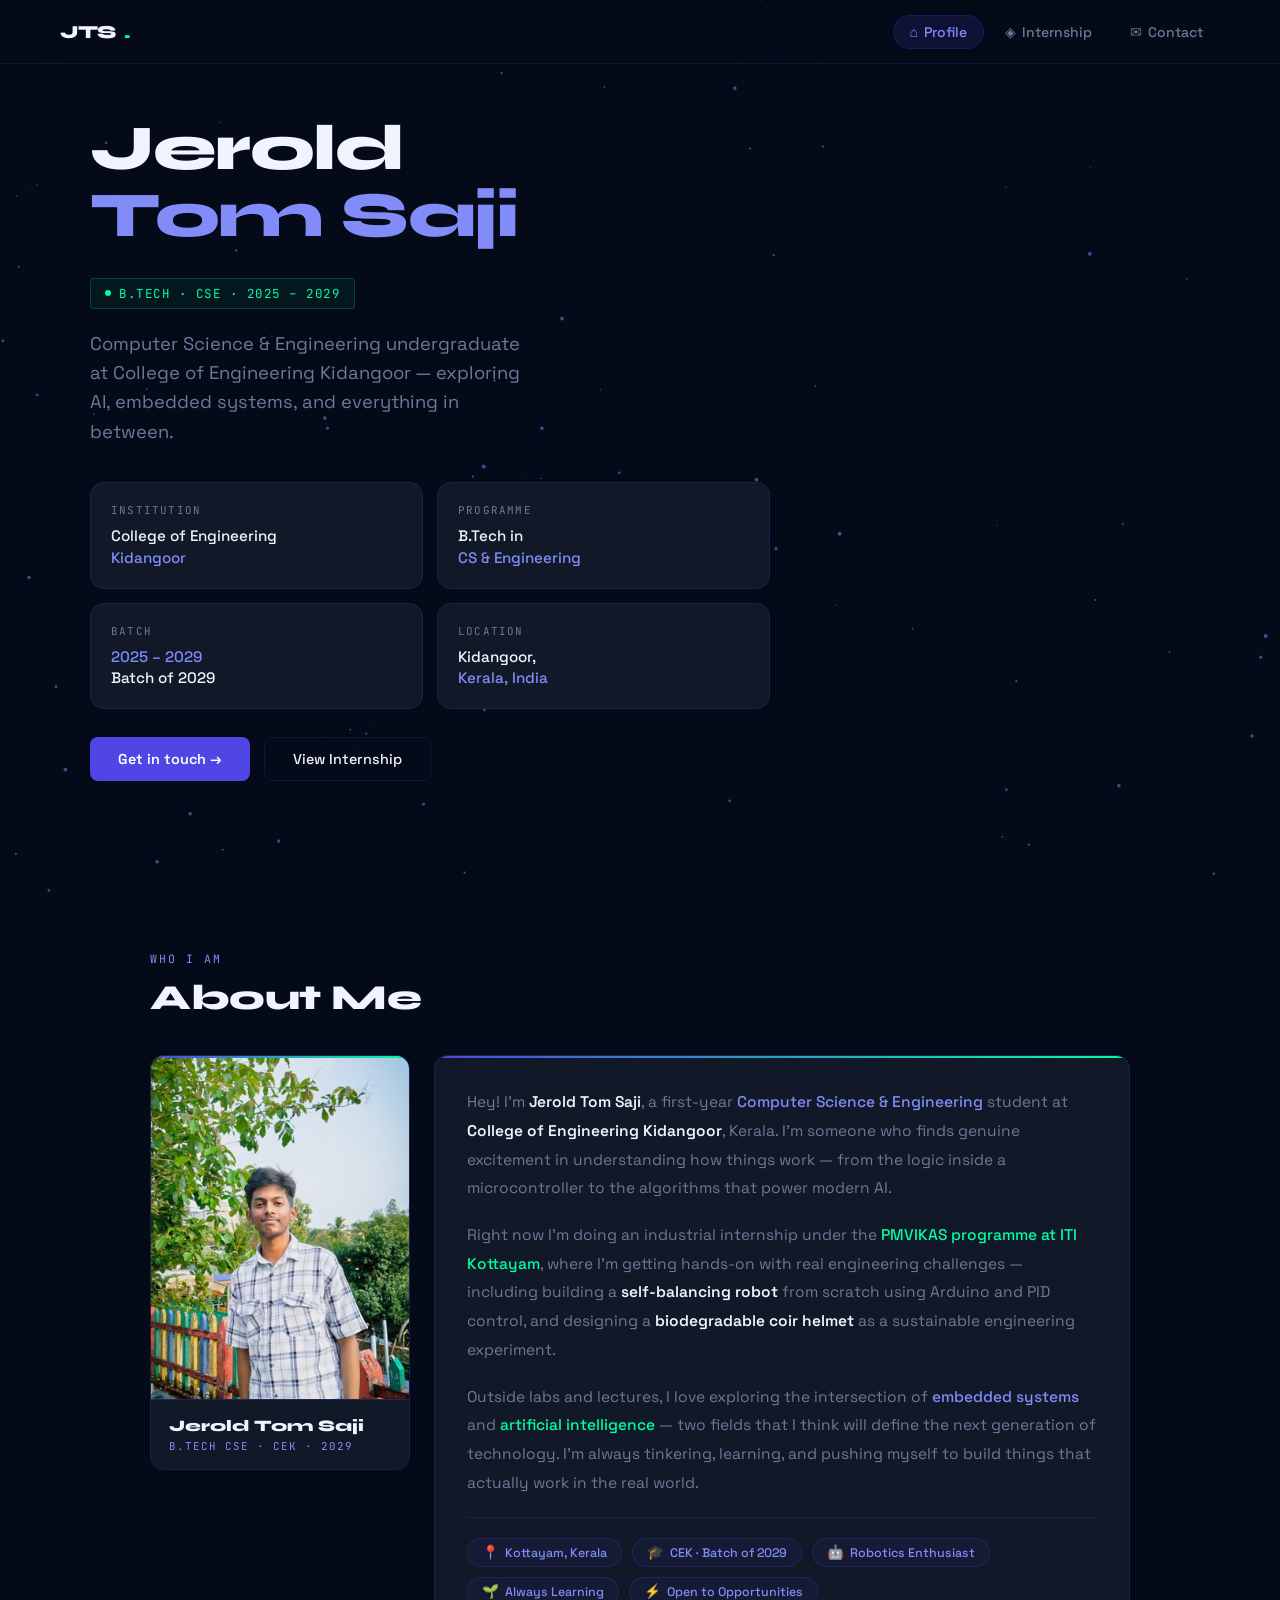
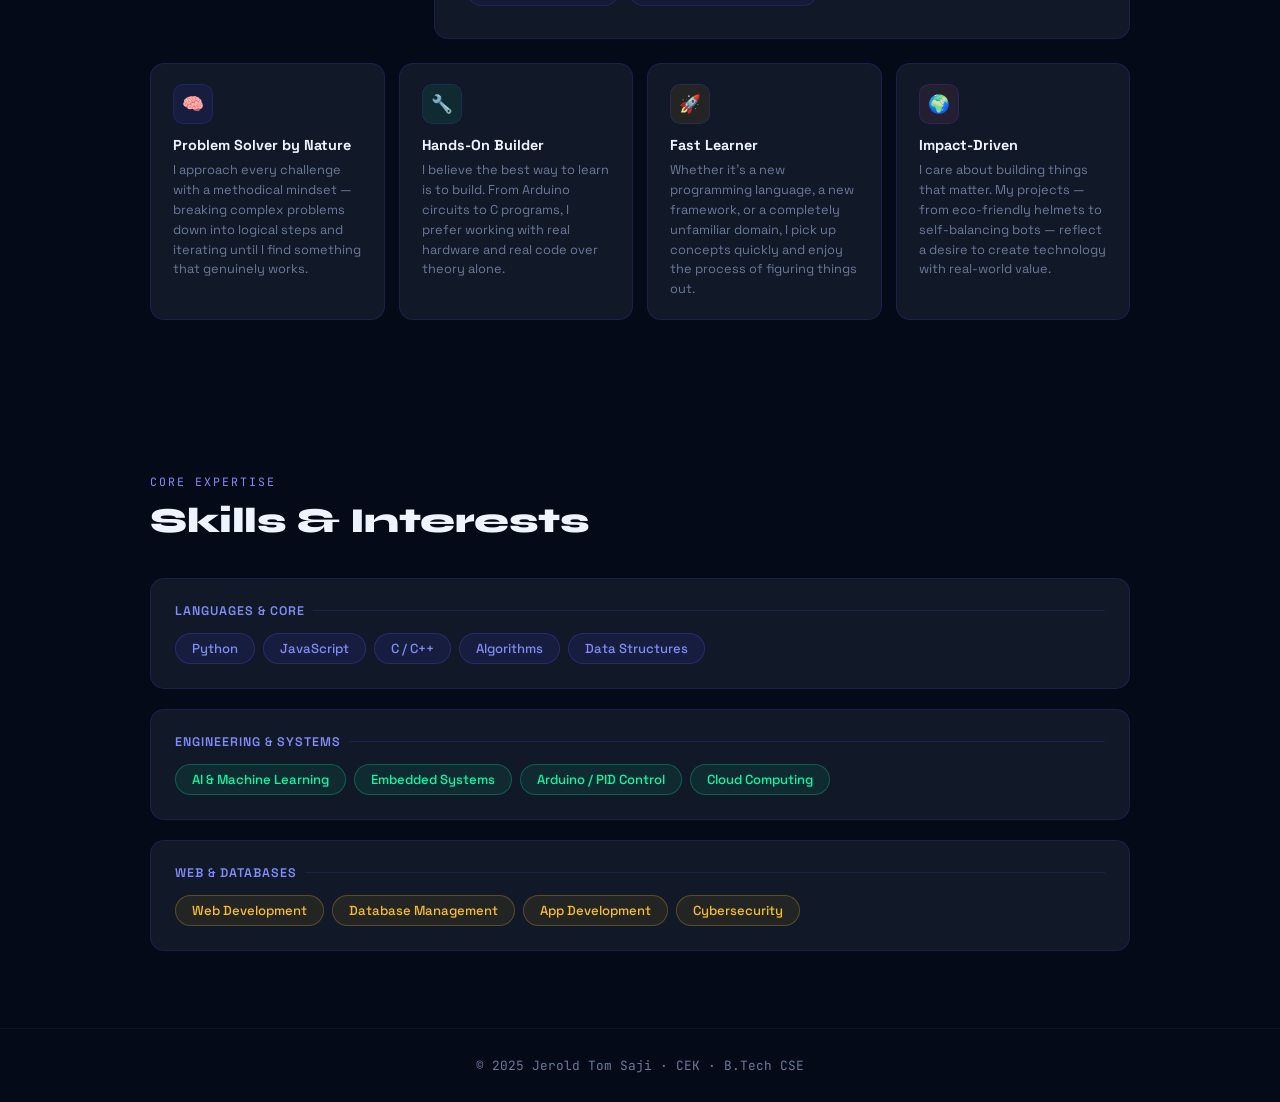
==== index.html @ be5f8390 "Initial commit" ====
<!DOCTYPE html>
<html lang="en">

<head>
  <meta charset="UTF-8">
  <meta name="viewport" content="width=device-width, initial-scale=1.0">
  <title>Jerold Tom Saji — Portfolio</title>
  <link
    href="https://fonts.googleapis.com/css2?family=Space+Grotesk:wght@300;400;500;600;700&family=Syne:wght@700;800&family=JetBrains+Mono:wght@400;500&display=swap"
    rel="stylesheet">
  <style>
    /* ============================================================
   DESIGN TOKENS
   Palette: Deep navy #050A18, Ink #0D1530, Electric indigo #4F46E5,
            Phosphor green #00FFA3, Soft white #F0F4FF, Muted #6B7A99
   Type: Syne (display) · Space Grotesk (body) · JetBrains Mono (data)
   Signature: Kinetic particle constellation on the hero that reacts to mouse
============================================================ */
    *,
    *::before,
    *::after {
      margin: 0;
      padding: 0;
      box-sizing: border-box;
    }

    :root {
      --bg: #050A18;
      --ink: #0D1530;
      --surface: #111827;
      --border: rgba(79, 70, 229, .18);
      --border2: rgba(0, 255, 163, .12);
      --indigo: #4F46E5;
      --indigo-l: #818CF8;
      --green: #00FFA3;
      --green-d: #00C67E;
      --white: #F0F4FF;
      --muted: #6B7A99;
      --danger: #F87171;
      --warn: #FBBF24;
      --r: 14px;
      --r-sm: 8px;
    }

    html {
      scroll-behavior: smooth;
    }

    body {
      font-family: 'Space Grotesk', sans-serif;
      background: var(--bg);
      color: var(--white);
      min-height: 100vh;
      overflow-x: hidden;
    }

    /* ── CANVAS BACKGROUND ── */
    #bg-canvas {
      position: fixed;
      inset: 0;
      z-index: 0;
      pointer-events: none;
    }

    /* ── NAV ── */
    nav {
      position: fixed;
      top: 0;
      left: 0;
      right: 0;
      z-index: 900;
      padding: 0 clamp(20px, 5vw, 60px);
      height: 64px;
      display: flex;
      align-items: center;
      justify-content: space-between;
      background: rgba(5, 10, 24, .7);
      backdrop-filter: blur(20px);
      border-bottom: 1px solid var(--border);
    }

    .nav-logo {
      font-family: 'Syne', sans-serif;
      font-size: 1.15rem;
      font-weight: 800;
      letter-spacing: -.5px;
      color: var(--white);
      display: flex;
      align-items: center;
      gap: 8px;
    }

    .nav-logo span {
      color: var(--green);
    }

    .nav-tabs {
      display: flex;
      gap: 4px;
      list-style: none;
    }

    .nav-tabs li a {
      display: flex;
      align-items: center;
      gap: 6px;
      padding: 7px 16px;
      border-radius: 30px;
      text-decoration: none;
      font-size: .875rem;
      font-weight: 500;
      color: var(--muted);
      transition: all .25s;
      border: 1px solid transparent;
    }

    .nav-tabs li a:hover,
    .nav-tabs li a.active {
      color: var(--white);
      background: rgba(79, 70, 229, .15);
      border-color: var(--border);
    }

    .nav-tabs li a.active {
      color: var(--indigo-l);
    }

    /* ── PAGES ── */
    .page {
      display: none;
      padding-top: 64px;
      min-height: 100vh;
      position: relative;
      z-index: 1;
    }

    .page.active {
      display: block;
    }

    /* ── HERO ── */
    .hero {
      min-height: calc(100vh - 64px);
      display: flex;
      align-items: flex-start;
      justify-content: center;
      padding: clamp(20px, 4vw, 52px) clamp(20px, 5vw, 60px) clamp(40px, 8vw, 80px);
      position: relative;
    }

    .hero-inner {
      max-width: 1100px;
      width: 100%;
      display: grid;
      grid-template-columns: 1fr 1fr;
      gap: 60px;
      align-items: center;
    }

    /* left col */
    .hero-left {}

    .hero-eyebrow {
      display: inline-flex;
      align-items: center;
      gap: 8px;
      font-family: 'JetBrains Mono', monospace;
      font-size: .78rem;
      color: var(--green);
      letter-spacing: 1.5px;
      text-transform: uppercase;
      margin-top: 16px;
      margin-bottom: 20px;
      padding: 6px 14px;
      border: 1px solid rgba(0, 255, 163, .2);
      border-radius: 4px;
      background: rgba(0, 255, 163, .05);
    }

    .hero-eyebrow .dot {
      width: 6px;
      height: 6px;
      background: var(--green);
      border-radius: 50%;
      animation: blink 2s ease infinite;
    }

    @keyframes blink {

      0%,
      100% {
        opacity: 1;
      }

      50% {
        opacity: .2;
      }
    }

    .hero-name {
      font-family: 'Syne', sans-serif;
      font-size: clamp(2.4rem, 5vw, 4.2rem);
      font-weight: 800;
      line-height: 1.05;
      letter-spacing: -1.5px;
      color: var(--white);
      margin-bottom: 12px;
    }

    .hero-name .accent {
      color: var(--indigo-l);
    }

    .hero-role {
      font-size: clamp(.95rem, 2vw, 1.15rem);
      color: var(--muted);
      line-height: 1.6;
      margin-bottom: 36px;
      max-width: 440px;
    }

    .hero-cta {
      display: flex;
      gap: 14px;
      flex-wrap: wrap;
    }

    .btn-primary {
      display: inline-flex;
      align-items: center;
      gap: 8px;
      padding: 13px 28px;
      background: var(--indigo);
      color: #fff;
      border: none;
      border-radius: 8px;
      font-size: .9rem;
      font-weight: 600;
      cursor: pointer;
      transition: all .25s;
      text-decoration: none;
      font-family: inherit;
    }

    .btn-primary:hover {
      background: #4338CA;
      transform: translateY(-2px);
      box-shadow: 0 12px 30px rgba(79, 70, 229, .4);
    }

    .btn-ghost {
      display: inline-flex;
      align-items: center;
      gap: 8px;
      padding: 12px 28px;
      background: transparent;
      color: var(--white);
      border: 1px solid var(--border);
      border-radius: 8px;
      font-size: .9rem;
      font-weight: 500;
      cursor: pointer;
      transition: all .25s;
      text-decoration: none;
      font-family: inherit;
    }

    .btn-ghost:hover {
      border-color: var(--indigo-l);
      color: var(--indigo-l);
      transform: translateY(-2px);
    }

    /* right col: stat cards */
    .hero-right {
      display: flex;
      flex-direction: column;
      gap: 16px;
    }

    .info-grid {
      display: grid;
      grid-template-columns: 1fr 1fr;
      gap: 14px;
    }

    .icard {
      background: var(--surface);
      border: 1px solid var(--border);
      border-radius: var(--r);
      padding: 20px;
      position: relative;
      overflow: hidden;
      transition: border-color .3s, transform .3s;
    }

    .icard:hover {
      border-color: rgba(79, 70, 229, .4);
      transform: translateY(-3px);
    }

    .icard::after {
      content: '';
      position: absolute;
      top: 0;
      left: 0;
      right: 0;
      height: 1px;
      background: linear-gradient(90deg, transparent, var(--indigo), transparent);
      opacity: 0;
      transition: opacity .3s;
    }

    .icard:hover::after {
      opacity: 1;
    }

    .icard-label {
      font-family: 'JetBrains Mono', monospace;
      font-size: .68rem;
      color: var(--muted);
      text-transform: uppercase;
      letter-spacing: 1.2px;
      margin-bottom: 8px;
    }

    .icard-value {
      font-size: .95rem;
      color: var(--white);
      font-weight: 500;
      line-height: 1.4;
    }

    .icard-value em {
      color: var(--indigo-l);
      font-style: normal;
    }

    /* status bar */
    .status-bar {
      display: flex;
      align-items: center;
      gap: 12px;
      background: var(--surface);
      border: 1px solid rgba(0, 255, 163, .15);
      border-radius: var(--r);
      padding: 16px 20px;
    }

    .status-bar .s-dot {
      width: 8px;
      height: 8px;
      background: var(--green);
      border-radius: 50%;
      animation: blink 2s ease infinite;
      flex-shrink: 0;
    }

    .status-bar .s-text {
      font-size: .85rem;
      color: var(--green);
      font-weight: 500;
    }

    .status-bar .s-detail {
      margin-left: auto;
      font-family: 'JetBrains Mono', monospace;
      font-size: .72rem;
      color: var(--muted);
    }

    /* ── SKILLS SECTION ── */
    .skills-wrap {
      max-width: 1100px;
      margin: 0 auto;
      padding: clamp(40px, 6vw, 80px) clamp(20px, 5vw, 60px);
    }

    .section-header {
      margin-bottom: 36px;
    }

    .section-eyebrow {
      font-family: 'JetBrains Mono', monospace;
      font-size: .72rem;
      color: var(--indigo-l);
      text-transform: uppercase;
      letter-spacing: 2px;
      margin-bottom: 10px;
    }

    .section-title {
      font-family: 'Syne', sans-serif;
      font-size: clamp(1.6rem, 3vw, 2.2rem);
      font-weight: 800;
      letter-spacing: -.5px;
      color: var(--white);
    }

    .skills-clusters {
      display: flex;
      flex-direction: column;
      gap: 20px;
    }

    .skill-cluster {
      background: var(--surface);
      border: 1px solid var(--border);
      border-radius: var(--r);
      padding: 24px;
    }

    .cluster-name {
      font-size: .78rem;
      font-weight: 600;
      color: var(--indigo-l);
      text-transform: uppercase;
      letter-spacing: 1px;
      margin-bottom: 14px;
      display: flex;
      align-items: center;
      gap: 8px;
    }

    .cluster-name::after {
      content: '';
      flex: 1;
      height: 1px;
      background: var(--border);
    }

    .tags {
      display: flex;
      flex-wrap: wrap;
      gap: 8px;
    }

    .tag {
      padding: 6px 16px;
      border-radius: 100px;
      font-size: .82rem;
      font-weight: 500;
      border: 1px solid;
      transition: all .2s;
      cursor: default;
    }

    .tag:hover {
      transform: translateY(-2px);
    }

    .tag-blue {
      background: rgba(79, 70, 229, .12);
      border-color: rgba(79, 70, 229, .3);
      color: var(--indigo-l);
    }

    .tag-green {
      background: rgba(0, 255, 163, .08);
      border-color: rgba(0, 255, 163, .25);
      color: var(--green);
    }

    .tag-warm {
      background: rgba(251, 191, 36, .08);
      border-color: rgba(251, 191, 36, .25);
      color: var(--warn);
    }

    /* ── PAGE 2 — INTERNSHIP ── */
    .p2-wrap {
      max-width: 1100px;
      margin: 0 auto;
      padding: clamp(40px, 6vw, 80px) clamp(20px, 5vw, 60px);
    }

    /* intern hero strip */
    .intern-hero {
      display: grid;
      grid-template-columns: 1fr auto;
      align-items: start;
      gap: 30px;
      background: var(--surface);
      border: 1px solid var(--border);
      border-radius: var(--r);
      padding: 36px;
      margin-bottom: 28px;
      position: relative;
      overflow: hidden;
    }

    .intern-hero::before {
      content: '';
      position: absolute;
      left: 0;
      top: 0;
      bottom: 0;
      width: 3px;
      background: linear-gradient(180deg, var(--indigo), var(--green));
    }

    .intern-program {
      font-family: 'JetBrains Mono', monospace;
      font-size: .72rem;
      color: var(--warn);
      text-transform: uppercase;
      letter-spacing: 2px;
      margin-bottom: 8px;
    }

    .intern-title {
      font-family: 'Syne', sans-serif;
      font-size: clamp(1.4rem, 3vw, 2rem);
      font-weight: 800;
      color: var(--white);
      margin-bottom: 6px;
    }

    .intern-sub {
      color: var(--muted);
      font-size: .9rem;
    }

    .intern-badge-live {
      display: inline-flex;
      align-items: center;
      gap: 8px;
      padding: 8px 18px;
      background: rgba(0, 255, 163, .08);
      border: 1px solid rgba(0, 255, 163, .2);
      border-radius: 100px;
      color: var(--green);
      font-size: .82rem;
      font-weight: 600;
      white-space: nowrap;
    }

    .intern-meta {
      display: grid;
      grid-template-columns: repeat(auto-fit, minmax(160px, 1fr));
      gap: 14px;
      margin-bottom: 28px;
    }

    .meta-card {
      background: var(--surface);
      border: 1px solid var(--border);
      border-radius: var(--r-sm);
      padding: 18px;
      text-align: center;
    }

    .meta-label {
      font-family: 'JetBrains Mono', monospace;
      font-size: .65rem;
      color: var(--muted);
      text-transform: uppercase;
      letter-spacing: 1.5px;
      margin-bottom: 8px;
    }

    .meta-value {
      font-size: .95rem;
      font-weight: 600;
      color: var(--white);
    }

    /* stats row */
    .stats-row {
      display: grid;
      grid-template-columns: repeat(4, 1fr);
      gap: 14px;
      margin-bottom: 28px;
    }

    .stat-box {
      background: var(--surface);
      border: 1px solid var(--border);
      border-radius: var(--r);
      padding: 24px 20px;
      text-align: center;
    }

    .stat-num {
      font-family: 'Syne', sans-serif;
      font-size: 2.2rem;
      font-weight: 800;
      background: linear-gradient(135deg, var(--indigo-l), var(--green));
      -webkit-background-clip: text;
      -webkit-text-fill-color: transparent;
      background-clip: text;
    }

    .stat-lbl {
      font-size: .75rem;
      color: var(--muted);
      margin-top: 4px;
      text-transform: uppercase;
      letter-spacing: .8px;
    }

    /* activity + project panels */
    .panel {
      background: var(--surface);
      border: 1px solid var(--border);
      border-radius: var(--r);
      padding: 28px;
      margin-bottom: 24px;
    }

    .panel-header {
      display: flex;
      align-items: center;
      justify-content: space-between;
      margin-bottom: 22px;
      flex-wrap: wrap;
      gap: 12px;
    }

    .panel-title {
      font-family: 'Syne', sans-serif;
      font-size: 1.05rem;
      font-weight: 700;
      color: var(--white);
      display: flex;
      align-items: center;
      gap: 10px;
    }

    .panel-title .ico {
      width: 32px;
      height: 32px;
      display: flex;
      align-items: center;
      justify-content: center;
      background: rgba(79, 70, 229, .15);
      border: 1px solid var(--border);
      border-radius: 8px;
      font-size: .95rem;
    }

    /* filter pills */
    .filter-pills {
      display: flex;
      gap: 6px;
      flex-wrap: wrap;
      margin-bottom: 18px;
    }

    .fpill {
      padding: 5px 14px;
      border-radius: 100px;
      font-size: .78rem;
      font-weight: 500;
      background: transparent;
      border: 1px solid var(--border);
      color: var(--muted);
      cursor: pointer;
      transition: all .2s;
      font-family: inherit;
    }

    .fpill:hover,
    .fpill.active {
      background: rgba(79, 70, 229, .15);
      border-color: rgba(79, 70, 229, .4);
      color: var(--indigo-l);
    }

    /* activity list */
    .activity-feed {
      display: flex;
      flex-direction: column;
      gap: 10px;
      max-height: 420px;
      overflow-y: auto;
      padding-right: 4px;
    }

    .activity-feed::-webkit-scrollbar {
      width: 4px;
    }

    .activity-feed::-webkit-scrollbar-thumb {
      background: var(--border);
      border-radius: 4px;
    }

    .act-item {
      display: grid;
      grid-template-columns: auto 1fr auto;
      gap: 14px;
      align-items: start;
      padding: 16px;
      background: rgba(255, 255, 255, .02);
      border: 1px solid rgba(255, 255, 255, .05);
      border-radius: var(--r-sm);
      transition: all .2s;
      animation: fadeUp .3s ease;
    }

    @keyframes fadeUp {
      from {
        opacity: 0;
        transform: translateY(8px);
      }

      to {
        opacity: 1;
        transform: none;
      }
    }

    .act-item:hover {
      border-color: var(--border);
      background: rgba(79, 70, 229, .05);
    }

    .act-dot {
      width: 8px;
      height: 8px;
      border-radius: 50%;
      margin-top: 6px;
      flex-shrink: 0;
    }

    .dot-daily {
      background: var(--indigo-l);
    }

    .dot-project {
      background: #A78BFA;
    }

    .dot-learning {
      background: var(--green);
    }

    .dot-meeting {
      background: var(--warn);
    }

    .dot-milestone {
      background: #F472B6;
    }

    .act-body {}

    .act-date {
      font-family: 'JetBrains Mono', monospace;
      font-size: .68rem;
      color: var(--muted);
      margin-bottom: 4px;
    }

    .act-title {
      font-size: .9rem;
      font-weight: 600;
      color: var(--white);
      margin-bottom: 4px;
    }

    .act-desc {
      font-size: .82rem;
      color: var(--muted);
      line-height: 1.5;
    }

    .act-chip {
      align-self: start;
      padding: 3px 10px;
      border-radius: 100px;
      font-size: .68rem;
      font-weight: 600;
      white-space: nowrap;
    }

    .chip-daily {
      background: rgba(129, 140, 248, .12);
      color: var(--indigo-l);
    }

    .chip-project {
      background: rgba(167, 139, 250, .12);
      color: #A78BFA;
    }

    .chip-learning {
      background: rgba(0, 255, 163, .1);
      color: var(--green);
    }

    .chip-meeting {
      background: rgba(251, 191, 36, .1);
      color: var(--warn);
    }

    .chip-milestone {
      background: rgba(244, 114, 182, .1);
      color: #F472B6;
    }

    /* projects grid */
    .proj-grid {
      display: grid;
      grid-template-columns: repeat(auto-fill, minmax(280px, 1fr));
      gap: 14px;
    }

    .proj-card {
      background: rgba(255, 255, 255, .02);
      border: 1px solid rgba(255, 255, 255, .07);
      border-radius: var(--r);
      padding: 20px;
      transition: all .2s;
      animation: fadeUp .3s ease;
    }

    .proj-card:hover {
      border-color: rgba(79, 70, 229, .35);
      background: rgba(79, 70, 229, .05);
      transform: translateY(-3px);
    }

    .proj-name {
      font-size: 1rem;
      font-weight: 700;
      color: var(--white);
      margin-bottom: 6px;
    }

    .proj-desc {
      font-size: .82rem;
      color: var(--muted);
      line-height: 1.5;
      margin-bottom: 10px;
    }

    .proj-tech {
      font-family: 'JetBrains Mono', monospace;
      font-size: .72rem;
      color: var(--indigo-l);
      margin-bottom: 14px;
    }

    .proj-footer {
      display: flex;
      justify-content: space-between;
      align-items: center;
    }

    .pstatus {
      padding: 3px 12px;
      border-radius: 100px;
      font-size: .72rem;
      font-weight: 600;
    }

    .ps-ongoing {
      background: rgba(0, 255, 163, .1);
      color: var(--green);
    }

    .ps-completed {
      background: rgba(129, 140, 248, .12);
      color: var(--indigo-l);
    }

    .ps-planning {
      background: rgba(251, 191, 36, .1);
      color: var(--warn);
    }

    .ps-paused {
      background: rgba(248, 113, 113, .1);
      color: var(--danger);
    }

    .proj-date {
      font-size: .72rem;
      color: var(--muted);
      font-family: 'JetBrains Mono', monospace;
    }

    /* empty state */
    .empty {
      text-align: center;
      padding: 50px 20px;
      color: var(--muted);
    }

    .empty-ico {
      font-size: 2.5rem;
      margin-bottom: 12px;
      opacity: .5;
    }

    /* ── PAGE 3 — CONTACT ── */
    .p3-wrap {
      max-width: 680px;
      margin: 0 auto;
      padding: clamp(60px, 8vw, 100px) clamp(20px, 5vw, 40px);
    }

    .contact-header {
      text-align: center;
      margin-bottom: 50px;
    }

    .contact-header h2 {
      font-family: 'Syne', sans-serif;
      font-size: clamp(2rem, 5vw, 3rem);
      font-weight: 800;
      color: var(--white);
      margin-bottom: 10px;
      letter-spacing: -.5px;
    }

    .contact-header p {
      color: var(--muted);
      font-size: 1rem;
    }

    .contact-stack {
      display: flex;
      flex-direction: column;
      gap: 16px;
    }

    .clink {
      display: flex;
      align-items: center;
      gap: 20px;
      padding: 26px;
      background: var(--surface);
      border: 1px solid var(--border);
      border-radius: var(--r);
      text-decoration: none;
      transition: all .3s;
      position: relative;
      overflow: hidden;
    }

    .clink::before {
      content: '';
      position: absolute;
      left: 0;
      top: 0;
      bottom: 0;
      width: 2px;
      background: linear-gradient(180deg, var(--indigo), var(--green));
      transform: scaleY(0);
      transition: transform .3s;
    }

    .clink:hover::before {
      transform: scaleY(1);
    }

    .clink:hover {
      border-color: var(--border2);
      transform: translateX(6px);
    }

    .clink-ico {
      width: 52px;
      height: 52px;
      border-radius: 12px;
      display: flex;
      align-items: center;
      justify-content: center;
      font-size: 1.5rem;
      flex-shrink: 0;
      border: 1px solid var(--border);
      background: rgba(79, 70, 229, .1);
    }

    .clink-body {
      flex: 1;
    }

    .clink-type {
      font-family: 'JetBrains Mono', monospace;
      font-size: .66rem;
      color: var(--muted);
      text-transform: uppercase;
      letter-spacing: 1.5px;
      margin-bottom: 4px;
    }

    .clink-val {
      font-size: 1rem;
      font-weight: 600;
      color: var(--white);
    }

    .clink-hint {
      font-size: .8rem;
      color: var(--muted);
      margin-top: 3px;
    }

    .clink-arr {
      color: var(--muted);
      font-size: 1.2rem;
      transition: transform .3s;
    }

    .clink:hover .clink-arr {
      transform: translateX(4px);
      color: var(--indigo-l);
    }

    /* footer */
    footer {
      text-align: center;
      padding: 28px 20px;
      color: var(--muted);
      font-size: .8rem;
      border-top: 1px solid rgba(255, 255, 255, .04);
      font-family: 'JetBrains Mono', monospace;
    }

    /* ── MODALS ── */
    .modal-bg {
      display: none;
      position: fixed;
      inset: 0;
      background: rgba(0, 0, 0, .7);
      backdrop-filter: blur(6px);
      z-index: 1000;
      align-items: center;
      justify-content: center;
      padding: 20px;
    }

    .modal-bg.open {
      display: flex;
    }

    .modal-box {
      background: #111827;
      border: 1px solid var(--border);
      border-radius: var(--r);
      padding: 32px;
      width: 100%;
      max-width: 520px;
      position: relative;
    }

    .modal-box h3 {
      font-family: 'Syne', sans-serif;
      font-size: 1.1rem;
      color: var(--white);
      margin-bottom: 24px;
    }

    .close-x {
      position: absolute;
      top: 16px;
      right: 18px;
      background: none;
      border: none;
      color: var(--muted);
      font-size: 1.3rem;
      cursor: pointer;
      transition: color .2s;
    }

    .close-x:hover {
      color: var(--danger);
    }

    .fgrp {
      margin-bottom: 18px;
    }

    .fgrp label {
      display: block;
      font-size: .78rem;
      color: var(--muted);
      margin-bottom: 7px;
      text-transform: uppercase;
      letter-spacing: .5px;
    }

    .fgrp input,
    .fgrp textarea,
    .fgrp select {
      width: 100%;
      background: rgba(255, 255, 255, .04);
      border: 1px solid var(--border);
      border-radius: var(--r-sm);
      padding: 11px 14px;
      color: var(--white);
      font-size: .9rem;
      font-family: inherit;
      transition: border-color .2s;
      resize: vertical;
    }

    .fgrp input:focus,
    .fgrp textarea:focus,
    .fgrp select:focus {
      outline: none;
      border-color: var(--indigo);
    }

    .fgrp textarea {
      min-height: 90px;
    }

    .fgrp select option {
      background: #111827;
    }

    .factions {
      display: flex;
      gap: 10px;
      justify-content: flex-end;
      margin-top: 20px;
    }

    /* ── RESPONSIVE ── */
    @media(max-width: 820px) {
      .hero-inner {
        grid-template-columns: 1fr;
      }

      .hero-right {
        order: -1;
      }

      .info-grid {
        grid-template-columns: 1fr 1fr;
      }

      .stats-row {
        grid-template-columns: repeat(2, 1fr);
      }

      .intern-hero {
        grid-template-columns: 1fr;
      }
    }

    @media(max-width: 540px) {
      .nav-tabs li a span.label {
        display: none;
      }

      .info-grid {
        grid-template-columns: 1fr;
      }

      .clink {
        flex-direction: column;
        text-align: center;
      }

      .clink-arr {
        display: none;
      }
    }

    /* ── SCROLL REVEAL ── */
    .reveal {
      opacity: 0;
      transform: translateY(24px);
      transition: opacity .6s ease, transform .6s ease;
    }

    .reveal.visible {
      opacity: 1;
      transform: none;
    }

    /* ── TOOLTIP on skill tags ── */
    .tag {
      position: relative;
    }

    /* ── ABOUT ME SECTION ── */
    .about-wrap {
      max-width: 1100px;
      margin: 0 auto;
      padding: clamp(20px, 4vw, 60px) clamp(20px, 5vw, 60px) clamp(40px, 6vw, 80px);
    }

    /* top row: photo card + bio side by side */
    .about-top {
      display: grid;
      grid-template-columns: 260px 1fr;
      gap: 24px;
      align-items: start;
      margin-bottom: 24px;
    }

    /* photo card */
    .about-photo-card {
      background: var(--surface);
      border: 1px solid var(--border);
      border-radius: var(--r);
      overflow: hidden;
      position: relative;
    }

    .about-photo-card::before {
      content: '';
      position: absolute;
      top: 0; left: 0; right: 0;
      height: 2px;
      background: linear-gradient(90deg, var(--indigo), var(--green));
      z-index: 1;
    }

    .photo-slot {
      width: 100%;
      aspect-ratio: 3/4;
      background: linear-gradient(135deg, rgba(79,70,229,.12), rgba(0,255,163,.06));
      display: flex;
      flex-direction: column;
      align-items: center;
      justify-content: center;
      gap: 12px;
      border-bottom: 1px solid var(--border);
      position: relative;
      overflow: hidden;
    }

    .photo-slot img {
      width: 100%;
      height: 100%;
      object-fit: cover;
      display: block;
    }

    .photo-slot-placeholder {
      display: flex;
      flex-direction: column;
      align-items: center;
      justify-content: center;
      gap: 10px;
      width: 100%;
      height: 100%;
      position: absolute;
      inset: 0;
    }

    .photo-slot-placeholder .ph-icon {
      width: 64px; height: 64px;
      border-radius: 50%;
      background: rgba(79,70,229,.15);
      border: 2px dashed rgba(79,70,229,.35);
      display: flex; align-items: center; justify-content: center;
      font-size: 1.8rem;
    }

    .photo-slot-placeholder .ph-label {
      font-family: 'JetBrains Mono', monospace;
      font-size: .68rem;
      color: var(--muted);
      text-transform: uppercase;
      letter-spacing: 1.5px;
      text-align: center;
      padding: 0 16px;
    }

    .about-photo-meta {
      padding: 16px 18px;
    }

    .about-photo-name {
      font-family: 'Syne', sans-serif;
      font-size: 1rem;
      font-weight: 800;
      color: var(--white);
      margin-bottom: 4px;
    }

    .about-photo-role {
      font-family: 'JetBrains Mono', monospace;
      font-size: .68rem;
      color: var(--indigo-l);
      text-transform: uppercase;
      letter-spacing: 1px;
    }

    /* bio block — right side */
    .about-bio {
      background: var(--surface);
      border: 1px solid var(--border);
      border-radius: var(--r);
      padding: 32px;
      position: relative;
      overflow: hidden;
      height: 100%;
    }

    .about-bio::before {
      content: '';
      position: absolute;
      top: 0; left: 0; right: 0;
      height: 2px;
      background: linear-gradient(90deg, var(--indigo), var(--green));
    }

    .about-bio-text {
      font-size: .97rem;
      color: var(--muted);
      line-height: 1.85;
      margin-bottom: 18px;
    }

    .about-bio-text:last-of-type { margin-bottom: 0; }

    .about-bio-text strong {
      color: var(--white);
      font-weight: 600;
    }

    .about-bio-text .highlight {
      color: var(--indigo-l);
      font-weight: 500;
    }

    .about-bio-text .highlight-green {
      color: var(--green);
      font-weight: 500;
    }

    /* fun-facts inline strip */
    .about-funfacts {
      display: flex;
      gap: 10px;
      flex-wrap: wrap;
      margin-top: 20px;
      padding-top: 20px;
      border-top: 1px solid rgba(255,255,255,.06);
    }

    .funfact {
      display: inline-flex;
      align-items: center;
      gap: 6px;
      padding: 5px 14px;
      border-radius: 100px;
      background: rgba(79, 70, 229, .08);
      border: 1px solid rgba(79, 70, 229, .2);
      font-size: .78rem;
      color: var(--indigo-l);
      font-weight: 500;
    }

    .funfact span { font-size: .85rem; }

    /* traits row — full width below */
    .about-traits {
      display: grid;
      grid-template-columns: repeat(4, 1fr);
      gap: 14px;
    }

    .trait-card {
      background: var(--surface);
      border: 1px solid var(--border);
      border-radius: var(--r);
      padding: 20px 22px;
      display: flex;
      flex-direction: column;
      gap: 12px;
      transition: border-color .25s, transform .25s;
    }

    .trait-card:hover {
      border-color: rgba(79, 70, 229, .4);
      transform: translateY(-4px);
    }

    .trait-ico {
      width: 40px;
      height: 40px;
      border-radius: 10px;
      display: flex;
      align-items: center;
      justify-content: center;
      font-size: 1.1rem;
      border: 1px solid var(--border);
    }

    .trait-ico-indigo { background: rgba(79, 70, 229, .12); }
    .trait-ico-green  { background: rgba(0, 255, 163, .08); }
    .trait-ico-warn   { background: rgba(251, 191, 36, .08); }
    .trait-ico-pink   { background: rgba(244, 114, 182, .08); }

    .trait-body {}

    .trait-title {
      font-size: .9rem;
      font-weight: 700;
      color: var(--white);
      margin-bottom: 6px;
    }

    .trait-desc {
      font-size: .8rem;
      color: var(--muted);
      line-height: 1.55;
    }

    @media(max-width: 900px) {
      .about-top { grid-template-columns: 1fr; }
      .about-traits { grid-template-columns: repeat(2, 1fr); }
      .about-photo-card { max-width: 260px; }
    }

    @media(max-width: 540px) {
      .about-traits { grid-template-columns: 1fr; }
    }

    /* ── BACK BUTTON ── */
    .intern-back-btn {
      display: inline-flex;
      align-items: center;
      gap: 8px;
      padding: 9px 20px;
      margin-bottom: 22px;
      background: rgba(79,70,229,.1);
      border: 1px solid rgba(79,70,229,.25);
      border-radius: 8px;
      color: var(--indigo-l);
      font-size: .88rem;
      font-weight: 600;
      font-family: inherit;
      cursor: pointer;
      transition: all .2s;
    }
    .intern-back-btn:hover {
      background: rgba(79,70,229,.2);
      border-color: var(--indigo-l);
      transform: translateX(-3px);
    }
    .intern-back-btn span { font-size: 1rem; }

    /* ── INTERNSHIP TABS ── */
    .intern-tabs-row {
      display: flex;
      gap: 14px;
      flex-wrap: wrap;
      margin-bottom: 28px;
    }

    .intern-tab {
      background: var(--surface);
      border: 1px solid var(--border);
      border-radius: var(--r);
      padding: 18px 22px;
      text-align: left;
      cursor: pointer;
      transition: all .25s;
      min-width: 180px;
      font-family: inherit;
      position: relative;
      overflow: hidden;
    }

    .intern-tab::after {
      content: '';
      position: absolute;
      bottom: 0;
      left: 0;
      right: 0;
      height: 2px;
      background: linear-gradient(90deg, var(--indigo), var(--green));
      transform: scaleX(0);
      transform-origin: left;
      transition: transform .3s;
    }

    .intern-tab:hover {
      border-color: rgba(79, 70, 229, .35);
    }

    .intern-tab:hover::after {
      transform: scaleX(1);
    }

    .intern-tab.selected {
      border-color: rgba(79, 70, 229, .5);
      background: rgba(79, 70, 229, .08);
    }

    .intern-tab.selected::after {
      transform: scaleX(1);
    }

    .itab-top {
      display: flex;
      align-items: center;
      gap: 10px;
      margin-bottom: 5px;
    }

    .itab-name {
      font-family: 'Syne', sans-serif;
      font-size: 1rem;
      font-weight: 800;
      color: var(--white);
    }

    .itab-badge {
      display: inline-flex;
      align-items: center;
      gap: 5px;
      padding: 2px 10px;
      border-radius: 100px;
      font-size: .68rem;
      font-weight: 600;
    }

    .active-badge {
      background: rgba(0, 255, 163, .1);
      color: var(--green);
      border: 1px solid rgba(0, 255, 163, .2);
    }

    .itab-sub {
      font-size: .78rem;
      color: var(--muted);
      margin-bottom: 4px;
    }

    .itab-year {
      font-family: 'JetBrains Mono', monospace;
      font-size: .7rem;
      color: var(--indigo-l);
    }

    /* intern content panel — animated reveal */
    .intern-content {
      animation: fadeUp .35s ease;
    }

    /* placeholder */
    .intern-placeholder {
      text-align: center;
      padding: 70px 20px;
      color: var(--muted);
      font-size: .95rem;
      border: 1px dashed rgba(255, 255, 255, .08);
      border-radius: var(--r);
    }

    .intern-placeholder .empty-ico {
      font-size: 2.5rem;
      margin-bottom: 14px;
      opacity: .3;
      display: block;
    }
  </style>
</head>

<body>

  <canvas id="bg-canvas"></canvas>

  <!-- ── NAV ── -->
  <nav>
    <div class="nav-logo">JTS<span>.</span></div>
    <ul class="nav-tabs">
      <li><a href="#" class="active" onclick="showPage('p1',this)">⌂ <span class="label">Profile</span></a></li>
      <li><a href="#" onclick="showPage('p2',this)">◈ <span class="label">Internship</span></a></li>
      <li><a href="#" onclick="showPage('p3',this)">✉ <span class="label">Contact</span></a></li>
    </ul>
  </nav>

  <!-- ═══════════════════ PAGE 1 — PROFILE ═══════════════════ -->
  <div id="p1" class="page active">

    <section class="hero">
      <div class="hero-inner">

        <!-- LEFT (full width) -->
        <div class="hero-left reveal" style="grid-column:1/-1; max-width:680px;">
          <h1 class="hero-name">Jerold<br><span class="accent">Tom Saji</span></h1>
          <div class="hero-eyebrow">
            <span class="dot"></span>
            B.Tech · CSE · 2025 – 2029
          </div>
          <p class="hero-role">Computer Science &amp; Engineering undergraduate at College of Engineering Kidangoor —
            exploring AI, embedded systems, and everything in between.</p>
          <!-- info cards below description -->
          <div class="info-grid" style="margin-bottom:28px;">
            <div class="icard">
              <div class="icard-label">Institution</div>
              <div class="icard-value">College of Engineering<br><em>Kidangoor</em></div>
            </div>
            <div class="icard">
              <div class="icard-label">Programme</div>
              <div class="icard-value">B.Tech in<br><em>CS &amp; Engineering</em></div>
            </div>
            <div class="icard">
              <div class="icard-label">Batch</div>
              <div class="icard-value"><em>2025 – 2029</em><br>Batch of 2029</div>
            </div>
            <div class="icard">
              <div class="icard-label">Location</div>
              <div class="icard-value">Kidangoor,<br><em>Kerala, India</em></div>
            </div>
          </div>
          <div class="hero-cta">
            <a href="#" class="btn-primary" onclick="showPage('p3',null);return false;">Get in touch →</a>
            <a href="#" class="btn-ghost" onclick="showPage('p2',null);return false;">View Internship</a>
          </div>
        </div>

      </div>
    </section>

    <!-- ABOUT ME -->
    <div class="about-wrap">
      <div class="section-header reveal">
        <div class="section-eyebrow">Who I am</div>
        <div class="section-title">About Me</div>
      </div>

      <!-- Top row: photo card + bio -->
      <div class="about-top">

        <!-- Photo card -->
        <div class="about-photo-card reveal">
          <div class="photo-slot">
            <!-- To add your photo: replace the placeholder div below with:
                 <img src="your-photo.jpg" alt="Jerold Tom Saji"> -->
            <img src="[data-uri]" alt="Jerold Tom Saji">
          </div>
          <div class="about-photo-meta">
            <div class="about-photo-name">Jerold Tom Saji</div>
            <div class="about-photo-role">B.Tech CSE · CEK · 2029</div>
          </div>
        </div>

        <!-- Bio -->
        <div class="about-bio reveal" style="transition-delay:.1s">
          <p class="about-bio-text">
            Hey! I'm <strong>Jerold Tom Saji</strong>, a first-year
            <span class="highlight">Computer Science &amp; Engineering</span> student at
            <strong>College of Engineering Kidangoor</strong>, Kerala. I'm someone who
            finds genuine excitement in understanding how things work — from the logic
            inside a microcontroller to the algorithms that power modern AI.
          </p>
          <p class="about-bio-text">
            Right now I'm doing an industrial internship under the
            <span class="highlight-green">PMVIKAS programme at ITI Kottayam</span>,
            where I'm getting hands-on with real engineering challenges — including
            building a <strong>self-balancing robot</strong> from scratch using Arduino
            and PID control, and designing a <strong>biodegradable coir helmet</strong>
            as a sustainable engineering experiment.
          </p>
          <p class="about-bio-text">
            Outside labs and lectures, I love exploring the intersection of
            <span class="highlight">embedded systems</span> and
            <span class="highlight-green">artificial intelligence</span> — two fields
            that I think will define the next generation of technology. I'm always
            tinkering, learning, and pushing myself to build things that actually work
            in the real world.
          </p>
          <div class="about-funfacts">
            <span class="funfact"><span>📍</span> Kottayam, Kerala</span>
            <span class="funfact"><span>🎓</span> CEK · Batch of 2029</span>
            <span class="funfact"><span>🤖</span> Robotics Enthusiast</span>
            <span class="funfact"><span>🌱</span> Always Learning</span>
            <span class="funfact"><span>⚡</span> Open to Opportunities</span>
          </div>
        </div>

      </div>

      <!-- Trait cards — full width below -->
      <div class="about-traits reveal" style="transition-delay:.18s">
        <div class="trait-card">
          <div class="trait-ico trait-ico-indigo">🧠</div>
          <div class="trait-body">
            <div class="trait-title">Problem Solver by Nature</div>
            <div class="trait-desc">I approach every challenge with a methodical mindset — breaking complex problems down into logical steps and iterating until I find something that genuinely works.</div>
          </div>
        </div>
        <div class="trait-card">
          <div class="trait-ico trait-ico-green">🔧</div>
          <div class="trait-body">
            <div class="trait-title">Hands-On Builder</div>
            <div class="trait-desc">I believe the best way to learn is to build. From Arduino circuits to C programs, I prefer working with real hardware and real code over theory alone.</div>
          </div>
        </div>
        <div class="trait-card">
          <div class="trait-ico trait-ico-warn">🚀</div>
          <div class="trait-body">
            <div class="trait-title">Fast Learner</div>
            <div class="trait-desc">Whether it's a new programming language, a new framework, or a completely unfamiliar domain, I pick up concepts quickly and enjoy the process of figuring things out.</div>
          </div>
        </div>
        <div class="trait-card">
          <div class="trait-ico trait-ico-pink">🌍</div>
          <div class="trait-body">
            <div class="trait-title">Impact-Driven</div>
            <div class="trait-desc">I care about building things that matter. My projects — from eco-friendly helmets to self-balancing bots — reflect a desire to create technology with real-world value.</div>
          </div>
        </div>
      </div>

    </div>

    <!-- SKILLS -->
    <div class="skills-wrap">
      <div class="section-header reveal">
        <div class="section-eyebrow">Core expertise</div>
        <div class="section-title">Skills &amp; Interests</div>
      </div>
      <div class="skills-clusters">
        <div class="skill-cluster reveal">
          <div class="cluster-name">Languages &amp; Core</div>
          <div class="tags">
            <span class="tag tag-blue">Python</span>
            <span class="tag tag-blue">JavaScript</span>
            <span class="tag tag-blue">C / C++</span>
            <span class="tag tag-blue">Algorithms</span>
            <span class="tag tag-blue">Data Structures</span>
          </div>
        </div>
        <div class="skill-cluster reveal" style="transition-delay:.1s">
          <div class="cluster-name">Engineering &amp; Systems</div>
          <div class="tags">
            <span class="tag tag-green">AI &amp; Machine Learning</span>
            <span class="tag tag-green">Embedded Systems</span>
            <span class="tag tag-green">Arduino / PID Control</span>
            <span class="tag tag-green">Cloud Computing</span>
          </div>
        </div>
        <div class="skill-cluster reveal" style="transition-delay:.2s">
          <div class="cluster-name">Web &amp; Databases</div>
          <div class="tags">
            <span class="tag tag-warm">Web Development</span>
            <span class="tag tag-warm">Database Management</span>
            <span class="tag tag-warm">App Development</span>
            <span class="tag tag-warm">Cybersecurity</span>
          </div>
        </div>
      </div>
    </div>

    <footer>© 2025 Jerold Tom Saji · CEK · B.Tech CSE</footer>
  </div>

  <!-- ═══════════════════ PAGE 2 — INTERNSHIP ═══════════════════ -->
  <div id="p2" class="page">
    <div class="p2-wrap">

      <!-- page heading -->
      <div class="section-header reveal" style="margin-bottom:28px">
        <div class="section-eyebrow">Experience</div>
        <div class="section-title">Internships</div>
      </div>

      <!-- internship tabs row -->
      <div class="intern-tabs-row reveal">
        <button class="intern-tab" id="tab-pmvikas" onclick="selectInternTab('pmvikas', this)">
          <div class="itab-top">
            <span class="itab-name">PM VIKAS</span>
            <span class="itab-badge active-badge">
              <span
                style="width:6px;height:6px;background:var(--green);border-radius:50%;display:inline-block;animation:blink 2s ease infinite"></span>
              Active
            </span>
          </div>
          <div class="itab-sub">IIIT Kottayam · Kerala</div>
          <div class="itab-year">2025 – 2026</div>
        </button>

        <!-- Future internship placeholder — duplicate this block when you add a new one -->
        <!-- 
      <button class="intern-tab" id="tab-xyz" onclick="selectInternTab('xyz', this)">
        <div class="itab-top">
          <span class="itab-name">Company Name</span>
        </div>
        <div class="itab-sub">Location</div>
        <div class="itab-year">Year</div>
      </button>
      -->
      </div>

      <!-- ── PMVIKAS CONTENT PANEL ── -->
      <div class="intern-content" id="content-pmvikas" style="display:none">

        <!-- back button -->
        <button class="intern-back-btn" onclick="closeInternTab()">
          <span>←</span> Back to Internships
        </button>

        <!-- intern hero -->
        <div class="intern-hero">
          <div>
            <div class="intern-program">PM VIKAS Programme</div>
            <div class="intern-title">Internet Of Things &amp;<br>Industrial Applications</div>
            <div class="intern-sub">IIIT Kottayam · Pala, Kottayam District, Kerala</div>
          </div>
          <div class="intern-badge-live">
            <span
              style="width:6px;height:6px;background:var(--green);border-radius:50%;animation:blink 2s ease infinite"></span>
            Active Internship
          </div>
        </div>

        <!-- meta -->
        <div class="intern-meta">
          <div class="meta-card">
            <div class="meta-label">Programme</div>
            <div class="meta-value">PM VIKAS</div>
          </div>
          <div class="meta-card">
            <div class="meta-label">Centre</div>
            <div class="meta-value">IIIT Kottayam</div>
          </div>
          <div class="meta-card">
            <div class="meta-label">District</div>
            <div class="meta-value">Kottayam, Kerala</div>
          </div>
          <div class="meta-card">
            <div class="meta-label">Duration</div>
            <div class="meta-value"> May - June</div>
          </div>
          <div class="meta-card">
            <div class="meta-label">Intern</div>
            <div class="meta-value">Jerold Tom Saji</div>
          </div>
        </div>

        <!-- stats -->
        <div class="stats-row" style="grid-template-columns:repeat(2,1fr)">
          <div class="stat-box">
            <div class="stat-num" id="sProjects">0</div>
            <div class="stat-lbl">Projects</div>
          </div>
          <div class="stat-box">
            <div class="stat-num" id="sCompleted">0</div>
            <div class="stat-lbl">Completed</div>
          </div>
        </div>

        <!-- projects -->
        <div class="panel">
          <div class="panel-header">
            <div class="panel-title"><span class="ico">🚀</span>Projects</div>
          </div>
          <div class="proj-grid" id="projGrid">
            <div class="empty" id="projEmpty" style="grid-column:1/-1">
              <div class="empty-ico">💡</div>
              <p>No projects yet.</p>
            </div>
          </div>
        </div>

      </div>
      <!-- ── END PMVIKAS CONTENT ── -->

      <!-- placeholder shown when no tab is selected -->
      <div class="intern-placeholder" id="intern-placeholder">
        <span class="empty-ico">◈</span>
        <p>Select an internship above to view its details.</p>
      </div>

    </div>
    <footer>© 2025 Jerold Tom Saji · Internships</footer>
  </div>

  <!-- ═══════════════════ PAGE 3 — CONTACT ═══════════════════ -->
  <div id="p3" class="page">
    <div class="p3-wrap">
      <div class="contact-header reveal">
        <h2>Let's Connect</h2>
        <p>Reach out anytime — I'd love to hear from you.</p>
      </div>
      <div class="contact-stack reveal">
        <a href="mailto:jeroldtomsaji@gmail.com" class="clink">
          <div class="clink-ico">✉️</div>
          <div class="clink-body">
            <div class="clink-type">Email</div>
            <div class="clink-val">jeroldtomsaji@gmail.com</div>
            <div class="clink-hint">Send me a message</div>
          </div>
          <div class="clink-arr">→</div>
        </a>
        <a href="https://www.linkedin.com/in/jerold-tom-saji" target="_blank" class="clink">
          <div class="clink-ico">💼</div>
          <div class="clink-body">
            <div class="clink-type">LinkedIn</div>
            <div class="clink-val">linkedin.com/in/jerold-tom-saji</div>
            <div class="clink-hint">View my professional profile</div>
          </div>
          <div class="clink-arr">→</div>
        </a>
      </div>
    </div>
    <footer>© 2025 Jerold Tom Saji · College of Engineering Kidangoor</footer>
  </div>

  <script>
    /* ── STATIC DATA ── */
    const PROJS = [
      { id: 1, name: "Personal Portfolio", desc: "A personal portfolio to mark all the details regarding the projects that i have done during PM-VIKAS internship", status: "completed" },
      { id: 2, name: "IOT application report", desc: "A deep-dive technical paper analyzing the design, hardware selection, and cloud integration of a scalable IoT system.", status: "completed" },
      { id: 3, name: "Digital Circuit Design via CircuitVerse", desc: "Designed and simulated functional digital logic circuits using core logic gates to analyze and optimize system performance.", status: "completed" },
      { id: 4, name: "Microcontroller Simulation with Keil & Proteus", desc: "Programmed microcontroller firmware using Keil IDE and simulated hardware behavior in Proteus to verify embedded system performance.", status: "completed" },
      { id: 5, name: "Network Simulation with Cisco Packet Tracer", desc: "Configured and simulated network topologies using routers, switches, and subnets to analyze traffic flow and optimize network connectivity.", status: "completed" },
      { id: 6, name: "IoT Prototyping with Tinkercad", desc: "Built and simulated interactive electronic circuits with Arduino microcontrollers, sensors, and actuators to test embedded systems virtually.", status: "completed" },
      { id: 7, name: "Arduino Projects Repository", desc: "Pushed a collection of active Arduino projects and virtual hardware simulations to GitHub.", status: "completed" },
      { id: 8, name: "IoT Prototyping with WOKWI", desc: "Programmed and simulated an ESP32-based LED circuit in Wokwi to test GPIO configuration and timing logic.", status: "completed" },
      { id: 9, name: "Arduino-Based Sensor-Actuator Control System", desc: "Developed physical computing prototypes utilizing Arduino microcontrollers.", status: "completed" }
    ];

    /* ── PARTICLE CANVAS ── */
    const canvas = document.getElementById('bg-canvas');
    const ctx = canvas.getContext('2d');
    let W, H, particles = [], mouse = { x: -999, y: -999 };

    function resize() { W = canvas.width = window.innerWidth; H = canvas.height = window.innerHeight; }
    resize(); window.addEventListener('resize', resize);
    window.addEventListener('mousemove', e => { mouse.x = e.clientX; mouse.y = e.clientY; });

    const N = 80;
    for (let i = 0; i < N; i++) particles.push({
      x: Math.random() * window.innerWidth,
      y: Math.random() * window.innerHeight,
      vx: (Math.random() - .5) * .35,
      vy: (Math.random() - .5) * .35,
      r: Math.random() * 1.5 + .5
    });

    function drawParticles() {
      ctx.clearRect(0, 0, W, H);
      // draw connections
      for (let i = 0; i < particles.length; i++) {
        for (let j = i + 1; j < particles.length; j++) {
          const dx = particles[i].x - particles[j].x, dy = particles[i].y - particles[j].y;
          const d = Math.sqrt(dx * dx + dy * dy);
          if (d < 130) {
            ctx.beginPath();
            ctx.strokeStyle = `rgba(79,70,229,${.18 * (1 - d / 130)})`;
            ctx.lineWidth = .6;
            ctx.moveTo(particles[i].x, particles[i].y);
            ctx.lineTo(particles[j].x, particles[j].y);
            ctx.stroke();
          }
        }
        // mouse influence
        const mdx = particles[i].x - mouse.x, mdy = particles[i].y - mouse.y;
        const md = Math.sqrt(mdx * mdx + mdy * mdy);
        if (md < 120) {
          ctx.beginPath();
          ctx.strokeStyle = `rgba(0,255,163,${.25 * (1 - md / 120)})`;
          ctx.lineWidth = .8;
          ctx.moveTo(particles[i].x, particles[i].y);
          ctx.lineTo(mouse.x, mouse.y);
          ctx.stroke();
        }
      }
      // draw dots
      particles.forEach(p => {
        ctx.beginPath();
        ctx.arc(p.x, p.y, p.r, 0, Math.PI * 2);
        ctx.fillStyle = 'rgba(129,140,248,.5)';
        ctx.fill();
        p.x += p.vx; p.y += p.vy;
        if (p.x < 0 || p.x > W) p.vx *= -1;
        if (p.y < 0 || p.y > H) p.vy *= -1;
      });
      requestAnimationFrame(drawParticles);
    }
    drawParticles();

    /* ── CLOSE INTERN TAB ── */
function closeInternTab(){
  document.querySelectorAll('.intern-content').forEach(c=>c.style.display='none');
  document.querySelectorAll('.intern-tab').forEach(t=>t.classList.remove('selected'));
  document.getElementById('intern-placeholder').style.display='block';
  window.scrollTo({top:0, behavior:'smooth'});
}

/* ── INTERNSHIP TAB SWITCHER ── */
    function selectInternTab(id, btn) {
      document.querySelectorAll('.intern-content').forEach(c => c.style.display = 'none');
      document.getElementById('intern-placeholder').style.display = 'none';
      document.querySelectorAll('.intern-tab').forEach(t => t.classList.remove('selected'));
      const panel = document.getElementById('content-' + id);
      if (panel) { panel.style.display = 'block'; }
      btn.classList.add('selected');
      if (id === 'pmvikas') refreshDash();
    }

    /* ── NAVIGATION ── */
    function showPage(id, el) {
      document.querySelectorAll('.page').forEach(p => p.classList.remove('active'));
      document.querySelectorAll('.nav-tabs a').forEach(a => a.classList.remove('active'));
      document.getElementById(id).classList.add('active');
      if (el) el.classList.add('active');
      window.scrollTo(0, 0);
      if (id === 'p2') {
        document.querySelectorAll('.intern-content').forEach(c => c.style.display = 'none');
        document.querySelectorAll('.intern-tab').forEach(t => t.classList.remove('selected'));
        document.getElementById('intern-placeholder').style.display = 'block';
      }
      triggerReveal();
    }

    /* ── SCROLL REVEAL ── */
    function triggerReveal() {
      setTimeout(() => {
        document.querySelectorAll('.reveal').forEach((el, i) => {
          setTimeout(() => el.classList.add('visible'), i * 60);
        });
      }, 50);
    }
    triggerReveal();

    /* ── DASHBOARD ── */
    function refreshDash() {
      renderProjs();
      updateStats();
    }

    function updateStats() {
      document.getElementById('sProjects').textContent = PROJS.length;
      document.getElementById('sCompleted').textContent = PROJS.filter(p => p.status === 'completed').length;
    }

    function esc(s) { const d = document.createElement('div'); d.textContent = s; return d.innerHTML; }

    function renderProjs() {
      const grid = document.getElementById('projGrid');
      const empty = document.getElementById('projEmpty');
      const existing = grid.querySelectorAll('.proj-card'); existing.forEach(e => e.remove());
      if (!PROJS.length) { empty.style.display = 'block'; return; }
      empty.style.display = 'none';
      PROJS.forEach(p => {
        const div = document.createElement('div');
        div.className = 'proj-card';
        div.innerHTML = `
      <div class="proj-name">${esc(p.name)}</div>
      ${p.desc ? `<div class="proj-desc">${esc(p.desc)}</div>` : ''}
      <div class="proj-footer">
        <span class="pstatus ps-${p.status}">${p.status.charAt(0).toUpperCase() + p.status.slice(1)}</span>
      </div>
    `;
        grid.appendChild(div);
      });
    }

    window.onload = () => { triggerReveal(); };
  </script>
</body>

</html>
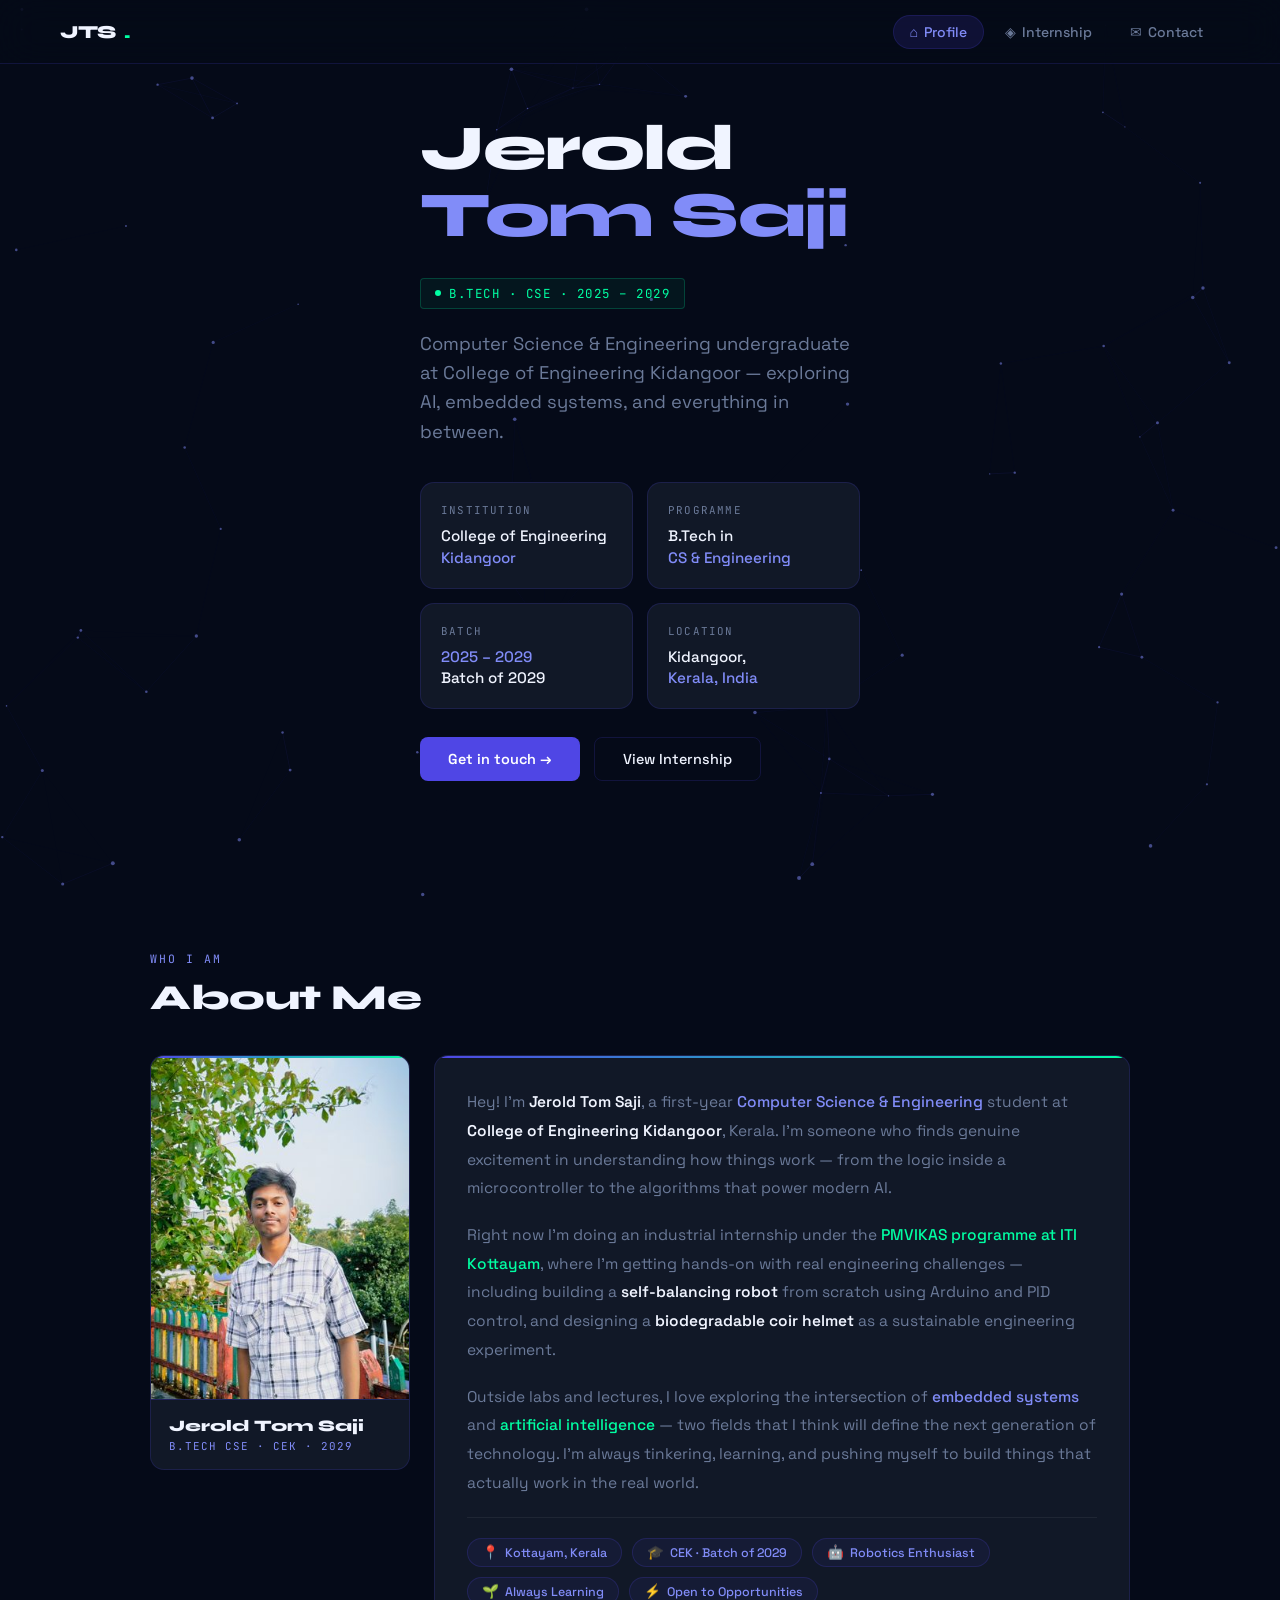
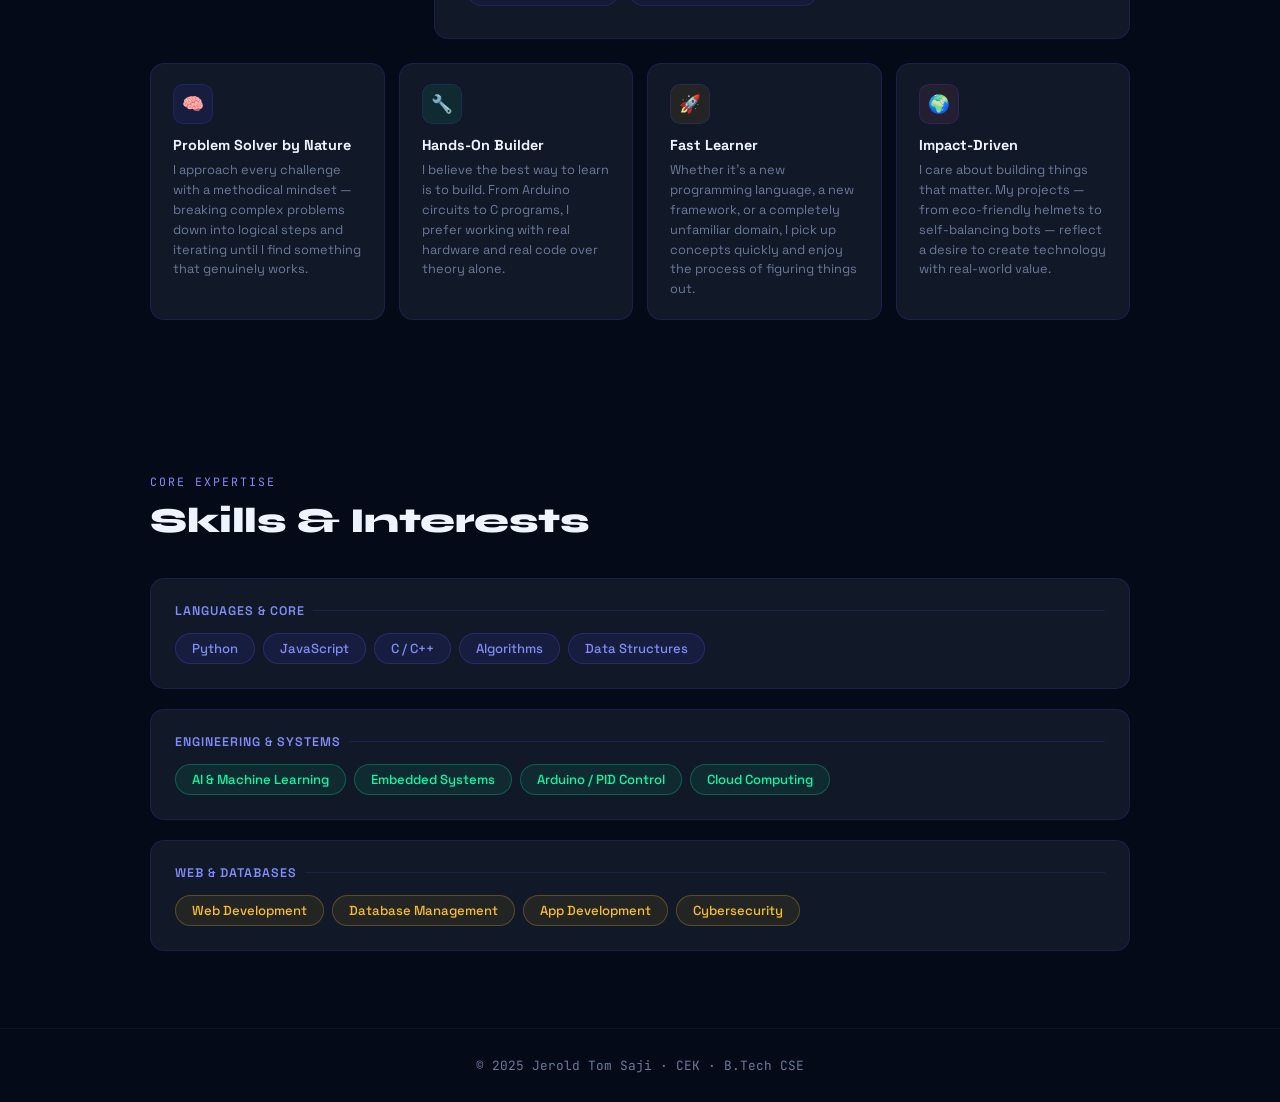
==== commit de1e0a3d: "Center profile hero content Co-Authored-By: figma[bot] <198110074+figma[bot]@users.noreply.github.co" ====
--- a/index.html
+++ b/index.html
@@ -1581,7 +1581,7 @@
       <div class="hero-inner">
 
         <!-- LEFT (full width) -->
-        <div class="hero-left reveal" style="grid-column:1/-1; max-width:680px;">
+        <div class="hero-left reveal" style="grid-column:1/-1; max-width:680px; margin-inline:auto;">
           <h1 class="hero-name">Jerold<br><span class="accent">Tom Saji</span></h1>
           <div class="hero-eyebrow">
             <span class="dot"></span>
@@ -2058,4 +2058,4 @@
   </script>
 </body>
 
-</html>+</html>
